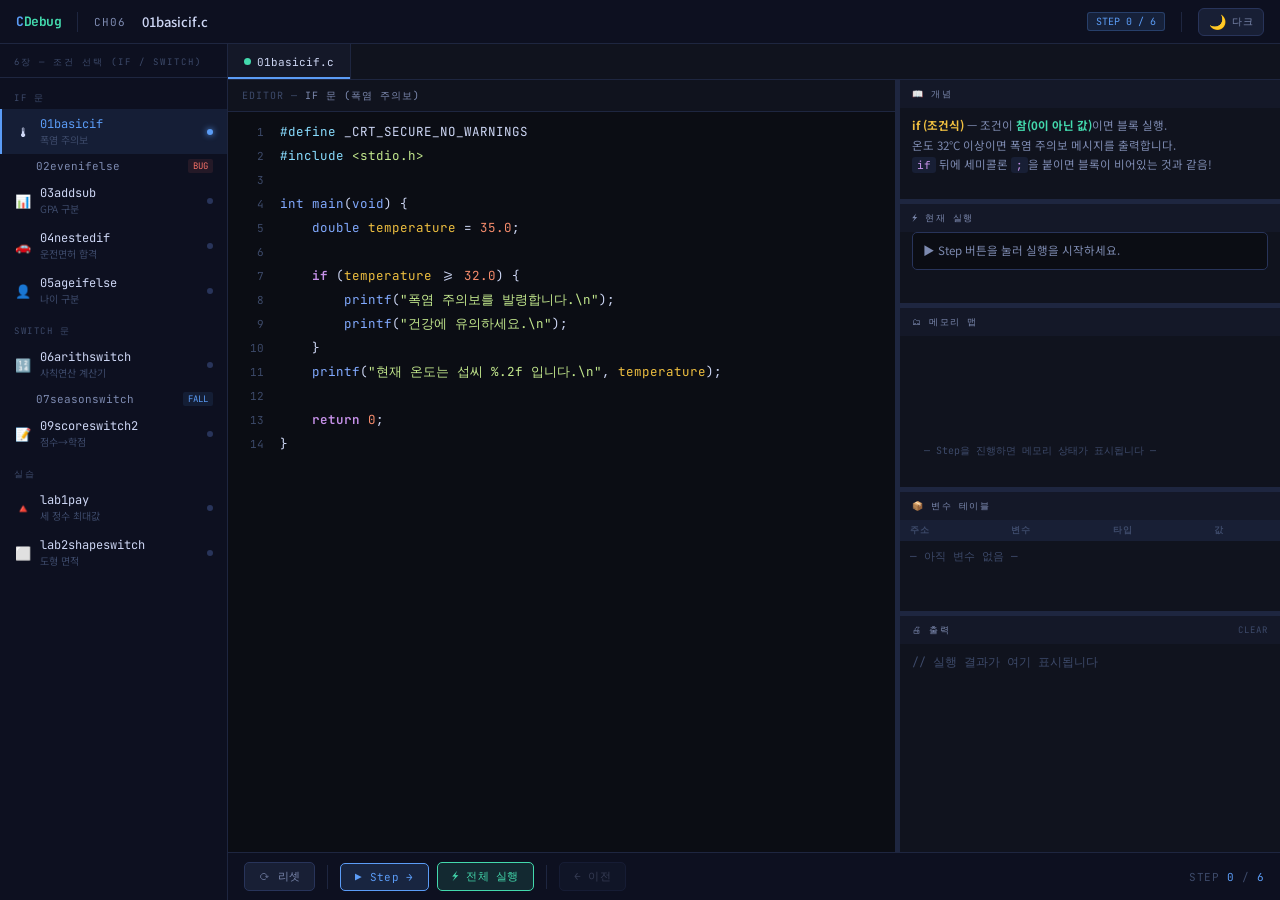
==== src/chapter06/index.html @ 7c687bb8 "feat: chapter06 및 메모리맵·리사이즈 기능 추가 - src/chapter06: 6장 조건문 예제 (if/switch) - 소스06/: C 소스 파일 (01basicif" ====
<!DOCTYPE html>
<html lang="ko" data-theme="dark">
<head>
<meta charset="UTF-8">
<meta name="viewport" content="width=device-width, initial-scale=1.0">
<title>C 6장 - 제어문 (조건 선택)</title>
<link href="https://fonts.googleapis.com/css2?family=JetBrains+Mono:ital,wght@0,300;0,400;0,600;0,700;1,400&family=Noto+Sans+KR:wght@300;400;500;700&display=swap" rel="stylesheet">
<link rel="stylesheet" href="styles.css">
</head>
<body>

<!-- TOPBAR -->
<div class="topbar">
  <div class="topbar-logo">C<span>Debug</span></div>
  <div class="topbar-sep"></div>
  <span class="topbar-label">CH06</span>
  <span class="topbar-title" id="topTitle">01basicif.c</span>
  <span class="topbar-badge" id="topBadge">STEP 0 / 0</span>
  <div class="topbar-sep"></div>
  <button class="theme-toggle" id="themeToggle" onclick="toggleTheme()" title="다크/라이트 모드 전환">
    <span class="theme-toggle-icon" id="themeIcon">🌙</span>
    <span id="themeLabel">다크</span>
  </button>
</div>

<div class="layout">

  <!-- SIDEBAR -->
  <aside class="sidebar">
    <div class="sidebar-header">6장 — 조건 선택 (if / switch)</div>
    <div class="sidebar-scroll" id="sidebarScroll">
      <!-- 동적 생성: debugger.js renderSidebar() -->
    </div>
  </aside>

  <!-- MAIN -->
  <div class="main-area">

    <!-- TAB BAR -->
    <div class="tab-bar" id="tabBar">
      <div class="tab active" id="tabCode">
        <div class="tab-dot" style="background:var(--accent-g)"></div>
        <span id="tabCodeName">01basicif.c</span>
      </div>
    </div>

    <!-- CONTENT SPLIT -->
    <div class="content-split" id="contentSplit">

      <!-- EDITOR -->
      <div class="editor-pane">
        <div class="pane-header">
          <span class="pane-title">EDITOR — <span class="pane-title-accent" id="editorTitle">if 문 (폭염 주의보)</span></span>
        </div>
        <div class="code-area" id="codeArea"></div>
      </div>

      <!-- VERTICAL RESIZER (에디터 ↔ 우측 패널) -->
      <div class="resizer resizer-v" id="resizerV" title="드래그하여 너비 조절"></div>

      <!-- RIGHT PANE -->
      <div class="right-pane" id="rightPane">

        <!-- CONCEPT -->
        <div class="info-panel resizable-panel" id="panelConcept" data-min="80" data-default="120">
          <div class="info-panel-header">
            <span class="info-panel-title">📖 개념</span>
          </div>
          <div class="info-panel-body">
            <div class="concept-body" id="conceptBody">로드 중…</div>
          </div>
        </div>
        <div class="resizer resizer-h" data-resize="panelConcept" title="드래그하여 높이 조절"></div>

        <!-- EXPLAIN -->
        <div class="info-panel resizable-panel" id="panelExplain" data-min="60" data-default="100">
          <div class="info-panel-header">
            <span class="info-panel-title">⚡ 현재 실행</span>
            <span id="condBadge"></span>
          </div>
          <div class="info-panel-body" style="padding:0">
            <div class="explain-box" id="explainBox">▶ Step 버튼을 눌러 실행을 시작하세요.</div>
          </div>
        </div>
        <div class="resizer resizer-h" data-resize="panelExplain" title="드래그하여 높이 조절"></div>

        <!-- MEMORY VISUALIZER -->
        <div class="info-panel resizable-panel" id="panelMemViz" data-min="80" data-default="180">
          <div class="info-panel-header">
            <span class="info-panel-title">🗂 메모리 맵</span>
            <span id="memVizByteLabel" style="font-family:'JetBrains Mono',monospace;font-size:9px;color:var(--accent-o);letter-spacing:0.5px"></span>
          </div>
          <div class="info-panel-body" style="padding:0">
            <div class="stack-viz-wrap" id="stackVizArea">
              <span style="font-family:'JetBrains Mono',monospace;font-size:10px;color:var(--text3);padding:8px">— Step 진행 시 표시 —</span>
            </div>
          </div>
        </div>
        <div class="resizer resizer-h" data-resize="panelMemViz" title="드래그하여 높이 조절"></div>

        <!-- VARIABLES -->
        <div class="info-panel resizable-panel" id="panelVars" data-min="60" data-default="120">
          <div class="info-panel-header">
            <span class="info-panel-title">📦 변수 테이블</span>
          </div>
          <div class="info-panel-body" style="padding:0">
            <div class="mem-scroll">
              <table class="mem-tbl">
                <thead>
                  <tr><th>주소</th><th>변수</th><th>타입</th><th>값</th></tr>
                </thead>
                <tbody id="memTable"></tbody>
              </table>
            </div>
          </div>
        </div>
        <div class="resizer resizer-h" data-resize="panelVars" title="드래그하여 높이 조절"></div>

        <!-- OUTPUT -->
        <div class="info-panel" style="flex:1;overflow:hidden;display:flex;flex-direction:column;border-bottom:none">
          <div class="info-panel-header" style="flex-shrink:0">
            <span class="info-panel-title">🖨 출력</span>
            <button onclick="clearOutput()" style="background:none;border:none;color:var(--text3);cursor:pointer;font-size:9px;letter-spacing:1px;text-transform:uppercase;font-family:'JetBrains Mono',monospace">CLEAR</button>
          </div>
          <div class="output-scroll" id="outputArea"><span class="output-dim">// 실행 결과가 여기 표시됩니다</span></div>
        </div>

      </div>
    </div>

    <!-- CONTROL BAR -->
    <div class="control-bar">
      <button class="ctrl-btn" onclick="resetDebug()" title="처음부터">⟳ 리셋</button>
      <div class="ctrl-sep"></div>
      <button class="ctrl-btn primary" id="btnStep" onclick="stepForward()">▶ Step →</button>
      <button class="ctrl-btn success" id="btnRun" onclick="runAll()">⚡ 전체 실행</button>
      <div class="ctrl-sep"></div>
      <button class="ctrl-btn" id="btnPrev" onclick="stepBack()" disabled>← 이전</button>
      <div class="step-counter">STEP <span id="stepNum">0</span> / <span id="stepTotal">0</span></div>
    </div>

  </div>
</div>

<script src="topics.js"></script>
<script src="debugger.js"></script>
</body>
</html>
---- src/chapter06/styles.css ----
/* ═══ DARK THEME (기본) ═══ */
:root,
[data-theme="dark"] {
  --bg:       #0b0d14;
  --bg2:      #10131e;
  --bg3:      #141828;
  --sidebar:  #0d1020;
  --panel:    #13182a;
  --panel2:   #181f35;
  --border:   #1e2640;
  --border2:  #28345a;
  --accent:   #5b9cf6;
  --accent-g: #43d9ad;
  --accent-r: #f47067;
  --accent-y: #f0c040;
  --accent-p: #b77dff;
  --accent-o: #f7965a;
  --text:     #cdd6f4;
  --text2:    #7d8ab0;
  --text3:    #3d4a6a;
  --hl-line:  rgba(91,156,246,0.13);
  --hl-exec:  rgba(67,217,173,0.18);
  --hl-skip:  rgba(244,112,103,0.10);
  --kw:  #c792ea;
  --ty:  #82aaff;
  --st:  #c3e88d;
  --nm:  #f78c6c;
  --cm:  #546e7a;
  --fn:  #82aaff;
  --vr:  #f0c040;
  --pp:  #89ddff;
}

/* ═══ LIGHT THEME ═══ */
[data-theme="light"] {
  --bg:       #f8f9fc;
  --bg2:      #eef1f8;
  --bg3:      #e4e8f2;
  --sidebar:  #e8ecf4;
  --panel:    #f0f3f9;
  --panel2:   #e4e8f2;
  --border:   #d1d8e4;
  --border2:  #c4ccda;
  --accent:   #2563eb;
  --accent-g: #059669;
  --accent-r: #dc2626;
  --accent-y: #b45309;
  --accent-p: #7c3aed;
  --accent-o: #ea580c;
  --text:     #1e293b;
  --text2:    #475569;
  --text3:    #94a3b8;
  --hl-line:  rgba(37,99,235,0.12);
  --hl-exec:  rgba(5,150,105,0.15);
  --hl-skip:  rgba(220,38,38,0.1);
  --kw:  #7c3aed;
  --ty:  #2563eb;
  --st:  #15803d;
  --nm:  #c2410c;
  --cm:  #64748b;
  --fn:  #2563eb;
  --vr:  #b45309;
  --pp:  #0ea5e9;
}
* { margin:0; padding:0; box-sizing:border-box; }

html, body { height:100%; overflow:hidden; }

body {
  background: var(--bg);
  color: var(--text);
  font-family: 'Noto Sans KR', sans-serif;
  display: flex;
  flex-direction: column;
}

/* ═══ TOPBAR ═══ */
.topbar {
  height: 44px;
  background: var(--sidebar);
  border-bottom: 1px solid var(--border);
  display: flex;
  align-items: center;
  padding: 0 16px;
  gap: 16px;
  flex-shrink: 0;
  z-index: 100;
}
.topbar-logo {
  font-family: 'JetBrains Mono', monospace;
  font-size: 13px;
  font-weight: 700;
  color: var(--accent);
  letter-spacing: -0.5px;
}
.topbar-logo span { color: var(--accent-g); }
.topbar-sep { width: 1px; height: 20px; background: var(--border); }
.topbar-label {
  font-family: 'JetBrains Mono', monospace;
  font-size: 11px;
  color: var(--text2);
  letter-spacing: 1px;
}
.topbar-title {
  font-size: 13px;
  font-weight: 500;
  color: var(--text);
  flex: 1;
}
.topbar-badge {
  font-family: 'JetBrains Mono', monospace;
  font-size: 10px;
  padding: 2px 8px;
  border-radius: 3px;
  background: rgba(91,156,246,0.12);
  color: var(--accent);
  border: 1px solid rgba(91,156,246,0.25);
}

/* theme toggle */
.theme-toggle {
  display: flex;
  align-items: center;
  gap: 6px;
  padding: 4px 10px;
  border-radius: 6px;
  border: 1px solid var(--border2);
  background: var(--panel2);
  color: var(--text2);
  font-family: 'JetBrains Mono', monospace;
  font-size: 10px;
  cursor: pointer;
  transition: all 0.15s;
  letter-spacing: 0.5px;
}
.theme-toggle:hover {
  background: var(--panel);
  color: var(--text);
  border-color: var(--accent);
}
.theme-toggle-icon { font-size: 14px; }

/* ═══ LAYOUT ═══ */
.layout {
  display: flex;
  flex: 1;
  overflow: hidden;
}

/* ═══ SIDEBAR ═══ */
.sidebar {
  width: 228px;
  flex-shrink: 0;
  background: var(--sidebar);
  border-right: 1px solid var(--border);
  display: flex;
  flex-direction: column;
  overflow: hidden;
}
.sidebar-header {
  padding: 12px 14px 8px;
  font-family: 'JetBrains Mono', monospace;
  font-size: 9px;
  letter-spacing: 2px;
  color: var(--text3);
  text-transform: uppercase;
  border-bottom: 1px solid var(--border);
  flex-shrink: 0;
}
.sidebar-scroll { overflow-y: auto; flex: 1; padding: 6px 0; }
.sidebar-scroll::-webkit-scrollbar { width: 3px; }
.sidebar-scroll::-webkit-scrollbar-thumb { background: var(--border2); }

.sidebar-group { margin-bottom: 4px; }
.sidebar-group-label {
  font-family: 'JetBrains Mono', monospace;
  font-size: 9px;
  letter-spacing: 1.5px;
  color: var(--text3);
  text-transform: uppercase;
  padding: 8px 14px 4px;
}

.sidebar-item {
  display: flex;
  align-items: center;
  gap: 8px;
  padding: 7px 14px;
  cursor: pointer;
  transition: background 0.15s;
  position: relative;
}
.sidebar-item:hover { background: rgba(255,255,255,0.04); }
[data-theme="light"] .sidebar-item:hover { background: rgba(0,0,0,0.04); }
.sidebar-item.active {
  background: rgba(91,156,246,0.1);
}
.sidebar-item.active::before {
  content: '';
  position: absolute;
  left: 0; top: 0; bottom: 0;
  width: 2px;
  background: var(--accent);
}
.sidebar-item-icon {
  font-size: 13px;
  min-width: 18px;
  text-align: center;
}
.sidebar-item-info { flex: 1; min-width: 0; }
.sidebar-item-name {
  font-family: 'JetBrains Mono', monospace;
  font-size: 12px;
  color: var(--text);
  white-space: nowrap;
  overflow: hidden;
  text-overflow: ellipsis;
}
.sidebar-item.active .sidebar-item-name { color: var(--accent); }
.sidebar-item-sub {
  font-size: 10px;
  color: var(--text3);
  white-space: nowrap;
  overflow: hidden;
  text-overflow: ellipsis;
}
.sidebar-item-dot {
  width: 6px;
  height: 6px;
  border-radius: 50%;
  background: var(--border2);
  flex-shrink: 0;
}
.sidebar-item.done .sidebar-item-dot { background: var(--accent-g); }
.sidebar-item.active .sidebar-item-dot { background: var(--accent); box-shadow: 0 0 6px var(--accent); }

/* sub-items */
.sidebar-subitem {
  display: flex;
  align-items: center;
  gap: 8px;
  padding: 5px 14px 5px 36px;
  cursor: pointer;
  transition: background 0.15s;
  position: relative;
}
.sidebar-subitem:hover { background: rgba(255,255,255,0.03); }
[data-theme="light"] .sidebar-subitem:hover { background: rgba(0,0,0,0.03); }
.sidebar-subitem.active { background: rgba(91,156,246,0.08); }
.sidebar-subitem.active::before {
  content: '';
  position: absolute;
  left: 0; top: 0; bottom: 0;
  width: 2px;
  background: var(--accent-g);
}
.sidebar-subitem-name {
  font-family: 'JetBrains Mono', monospace;
  font-size: 11px;
  color: var(--text2);
}
.sidebar-subitem.active .sidebar-subitem-name { color: var(--accent-g); }
.sidebar-subitem-tag {
  font-family: 'JetBrains Mono', monospace;
  font-size: 9px;
  padding: 1px 5px;
  border-radius: 2px;
  margin-left: auto;
}

/* ═══ MAIN AREA ═══ */
.main-area {
  flex: 1;
  display: flex;
  flex-direction: column;
  overflow: hidden;
  min-width: 0;
}

/* ═══ TAB BAR ═══ */
.tab-bar {
  height: 36px;
  background: var(--bg2);
  border-bottom: 1px solid var(--border);
  display: flex;
  align-items: stretch;
  flex-shrink: 0;
  overflow-x: auto;
}
.tab-bar::-webkit-scrollbar { height: 0; }
.tab {
  display: flex;
  align-items: center;
  gap: 6px;
  padding: 0 16px;
  font-family: 'JetBrains Mono', monospace;
  font-size: 11px;
  color: var(--text2);
  border-right: 1px solid var(--border);
  cursor: pointer;
  white-space: nowrap;
  transition: background 0.15s;
  position: relative;
}
.tab.active {
  color: var(--text);
  background: var(--bg3);
}
.tab.active::after {
  content: '';
  position: absolute;
  bottom: 0; left: 0; right: 0;
  height: 2px;
  background: var(--accent);
}
.tab-dot { width: 7px; height: 7px; border-radius: 50%; }

/* ═══ CONTENT SPLIT ═══ */
.content-split {
  flex: 1;
  display: flex;
  overflow: hidden;
  position: relative;
}
.editor-pane {
  flex: 1;
  min-width: 200px;
}
.right-pane {
  width: var(--right-pane-width, 380px);
  min-width: 280px;
  max-width: 600px;
  display: flex;
  flex-direction: column;
  overflow: hidden;
  background: var(--bg2);
}

/* ═══ RESIZER ═══ */
.resizer {
  flex-shrink: 0;
  background: var(--border);
  transition: background 0.15s;
}
.resizer:hover, .resizer.active {
  background: var(--accent);
}
.resizer-v {
  width: 4px;
  cursor: col-resize;
}
.resizer-v:hover { width: 6px; margin: 0 -1px; }
.resizer-h {
  height: 4px;
  cursor: row-resize;
  flex-shrink: 0;
}
.resizer-h:hover { height: 6px; margin: 2px 0; }

/* ═══ RESIZABLE PANELS ═══ */
.resizable-panel {
  flex-shrink: 0;
  overflow: hidden;
  display: flex;
  flex-direction: column;
}
.resizable-panel .info-panel-body {
  flex: 1;
  overflow-y: auto;
  min-height: 0;
}

.editor-pane {
  display: flex;
  flex-direction: column;
  border-right: 1px solid var(--border);
  overflow: hidden;
}

/* ═══ EDITOR PANE ═══ */
.pane-header {
  height: 32px;
  background: var(--bg2);
  border-bottom: 1px solid var(--border);
  display: flex;
  align-items: center;
  padding: 0 14px;
  gap: 10px;
  flex-shrink: 0;
}
.pane-title {
  font-family: 'JetBrains Mono', monospace;
  font-size: 10px;
  letter-spacing: 1px;
  color: var(--text3);
  text-transform: uppercase;
}
.pane-title-accent { color: var(--text2); }

.code-area {
  flex: 1;
  overflow-y: auto;
  padding: 8px 0;
  background: var(--bg);
}
.code-area::-webkit-scrollbar { width: 4px; }
.code-area::-webkit-scrollbar-thumb { background: var(--border2); }

.code-line {
  display: flex;
  align-items: stretch;
  min-height: 24px;
  transition: background 0.15s;
  position: relative;
}
.code-line.hl-exec  { background: var(--hl-exec); }
.code-line.hl-skip  { background: var(--hl-skip); }
.code-line.hl-next  { background: var(--hl-line); }

.line-gutter {
  width: 48px;
  flex-shrink: 0;
  display: flex;
  align-items: center;
  justify-content: flex-end;
  padding-right: 12px;
  gap: 6px;
}
.line-num {
  font-family: 'JetBrains Mono', monospace;
  font-size: 11px;
  color: var(--text3);
  user-select: none;
  min-width: 20px;
  text-align: right;
}
.code-line.hl-exec .line-num  { color: var(--accent-g); }
.code-line.hl-next .line-num  { color: var(--accent); }
.code-line.hl-skip .line-num  { color: var(--accent-r); }

.bp-area {
  width: 14px;
  display: flex;
  align-items: center;
  justify-content: center;
}
.exec-arrow {
  width: 14px;
  height: 14px;
  display: none;
  align-items: center;
  justify-content: center;
  font-size: 10px;
}
.code-line.hl-exec .exec-arrow  { display: flex; color: var(--accent-g); }
.code-line.hl-next .exec-arrow  { display: flex; color: var(--accent); }
.code-line.hl-skip .exec-arrow  { display: flex; color: var(--accent-r); }

.line-code {
  flex: 1;
  font-family: 'JetBrains Mono', monospace;
  font-size: 12.5px;
  line-height: 24px;
  padding: 0 14px 0 4px;
  white-space: pre;
  color: var(--text);
}

/* ═══ CALL BADGE ═══ */
.call-badge {
  position: absolute;
  right: 10px;
  top: 50%;
  transform: translateY(-50%);
  font-family: 'JetBrains Mono', monospace;
  font-size: 10px;
  padding: 1px 6px;
  border-radius: 3px;
  pointer-events: none;
}
.call-badge.exec { background: rgba(67,217,173,0.2); color: var(--accent-g); }
.call-badge.skip { background: rgba(244,112,103,0.2); color: var(--accent-r); }
.call-badge.next { background: rgba(91,156,246,0.2); color: var(--accent); }

/* ═══ RIGHT PANE (extends above) ═══ */

/* ═══ INFO PANELS ═══ */
.info-panel {
  border-bottom: 1px solid var(--border);
  flex-shrink: 0;
}
.info-panel-header {
  height: 28px;
  background: var(--bg3);
  display: flex;
  align-items: center;
  padding: 0 12px;
  gap: 6px;
  cursor: pointer;
  user-select: none;
}
.info-panel-title {
  font-family: 'JetBrains Mono', monospace;
  font-size: 9px;
  letter-spacing: 1.5px;
  text-transform: uppercase;
  color: var(--text2);
  flex: 1;
}
.info-panel-toggle { font-size: 9px; color: var(--text3); }
.info-panel-body { padding: 8px 0; }

/* ═══ VARIABLES TABLE ═══ */
.var-table {
  width: 100%;
  border-collapse: collapse;
  font-family: 'JetBrains Mono', monospace;
  font-size: 11px;
}
.var-table tr { border-bottom: 1px solid var(--border); }
.var-table tr:last-child { border-bottom: none; }
.var-table td { padding: 5px 12px; vertical-align: middle; }
.var-table td:first-child { color: var(--text3); width: 80px; font-size: 10px; }
.var-table td:nth-child(2) { color: var(--accent-y); font-weight: 600; }
.var-table td:nth-child(3) { color: var(--ty); font-size: 10px; }
.var-table td:last-child  { color: var(--text2); font-size: 10px; }

.var-changed {
  animation: flash-var 0.6s ease;
}
@keyframes flash-var {
  0% { background: rgba(67,217,173,0.3); }
  100% { background: transparent; }
}

/* ═══ MEMORY TABLE ═══ */
.mem-scroll { overflow-y: auto; max-height: 200px; }
.mem-scroll::-webkit-scrollbar { width: 3px; }
.mem-scroll::-webkit-scrollbar-thumb { background: var(--border2); }
.mem-tbl {
  width: 100%;
  border-collapse: collapse;
  font-family: 'JetBrains Mono', monospace;
  font-size: 10.5px;
}
.mem-tbl thead th {
  background: var(--panel2);
  padding: 4px 10px;
  text-align: left;
  font-size: 9px;
  letter-spacing: 1px;
  color: var(--text3);
  text-transform: uppercase;
  position: sticky;
  top: 0;
}
.mem-tbl td { padding: 4px 10px; border-bottom: 1px solid var(--border); }
.mem-tbl tr:last-child td { border-bottom: none; }
.mem-addr-cell { color: var(--accent); }
.mem-name-cell { color: var(--accent-y); }
.mem-val-cell  { color: var(--accent-g); font-weight: 600; }
.mem-type-cell { color: var(--ty); font-size: 10px; }
.mem-val-changed { animation: flash-var 0.6s ease; }

/* ═══ MEMORY MAP (메모리맵 시각화) ═══ */
.mem-map-col {
  min-width: 200px;
  flex-shrink: 0;
  margin-bottom: 8px;
}
.mem-map-label {
  font-family: 'JetBrains Mono', monospace;
  font-size: 9px;
  color: var(--text3);
  letter-spacing: 1.5px;
  text-transform: uppercase;
  margin-bottom: 6px;
  padding-bottom: 4px;
  border-bottom: 1px solid var(--border);
}
.mem-map-hint { font-size: 8px; opacity: 0.8; }
.mem-map-grid {
  display: flex;
  flex-direction: column;
  gap: 4px;
}
.mem-cell-row {
  display: grid;
  grid-template-columns: 70px 52px minmax(0, 1fr) 50px;
  align-items: center;
  gap: 6px;
  padding: 4px 8px;
  background: var(--panel);
  border: 1px solid var(--border2);
  border-radius: 4px;
  font-family: 'JetBrains Mono', monospace;
  font-size: 10px;
  transition: background 0.2s;
}
.mem-cell-row.highlight-row {
  background: rgba(67,217,173,0.15);
  border-color: var(--accent-g);
  box-shadow: 0 0 0 1px rgba(67,217,173,0.3);
}
.mem-cell-addr {
  color: var(--accent);
  font-size: 9px;
  word-break: break-all;
}
.mem-cell-name {
  color: var(--accent-y);
  font-weight: 600;
}
.mem-cell-bytes {
  display: flex;
  flex-wrap: wrap;
  gap: 2px;
}
.mem-byte {
  display: inline-block;
  min-width: 20px;
  padding: 1px 3px;
  background: var(--bg3);
  border-radius: 2px;
  color: var(--accent-o);
  font-size: 9px;
  text-align: center;
}
.mem-cell-row.highlight-row .mem-byte {
  background: rgba(67,217,173,0.2);
  color: var(--accent-g);
}
.mem-cell-val {
  color: var(--accent-g);
  font-weight: 600;
  text-align: right;
  overflow: hidden;
  text-overflow: ellipsis;
  white-space: nowrap;
}

/* ═══ STACK VISUALIZER ═══ */
.stack-viz-wrap {
  padding: 10px 12px 8px;
  display: flex;
  gap: 14px;
  align-items: flex-end;
  min-height: 140px;
  overflow-x: auto;
  overflow-y: auto;
  max-height: 260px;
  position: relative;
}
.stack-viz-wrap::-webkit-scrollbar { width: 3px; height: 3px; }
.stack-viz-wrap::-webkit-scrollbar-thumb { background: var(--border2); }

.stack-col {
  display: flex;
  flex-direction: column-reverse;
  gap: 3px;
  min-width: 120px;
  flex-shrink: 0;
}
.stack-col-label {
  font-family: 'JetBrains Mono', monospace;
  font-size: 9px;
  color: var(--text3);
  letter-spacing: 1.5px;
  text-transform: uppercase;
  margin-bottom: 5px;
  text-align: center;
  border-bottom: 1px solid var(--border);
  padding-bottom: 4px;
}

.stack-frame {
  width: 100%;
  border-radius: 5px;
  overflow: hidden;
  border: 1px solid var(--border2);
  animation: frame-in 0.35s cubic-bezier(0.34, 1.56, 0.64, 1);
  position: relative;
}
@keyframes frame-in {
  from { opacity: 0; transform: scaleY(0.3) translateY(8px); transform-origin: bottom; }
  to   { opacity: 1; transform: scaleY(1)   translateY(0);   transform-origin: bottom; }
}
.stack-frame.releasing {
  animation: frame-out 0.35s ease forwards;
  transform-origin: top;
}
@keyframes frame-out {
  from { opacity: 1; transform: scaleY(1);   max-height: 200px; }
  to   { opacity: 0; transform: scaleY(0.1); max-height: 0; }
}

.frame-header {
  font-family: 'JetBrains Mono', monospace;
  font-size: 9px;
  font-weight: 700;
  letter-spacing: 0.8px;
  text-transform: uppercase;
  padding: 4px 8px;
  display: flex;
  justify-content: space-between;
  align-items: center;
}
.frame-fn-main  { background: rgba(91,156,246,0.22);  color: var(--accent);   border-bottom: 1px solid rgba(91,156,246,0.3); }
.frame-fn-call  { background: rgba(183,125,255,0.22); color: var(--accent-p); border-bottom: 1px solid rgba(183,125,255,0.3);}
.frame-fn-free  { background: rgba(244,112,103,0.15); color: var(--accent-r); }

.frame-row {
  display: flex;
  align-items: center;
  padding: 3px 8px;
  border-top: 1px solid var(--border);
  gap: 5px;
  background: var(--panel);
  transition: background 0.2s;
}
.frame-row.highlight-row {
  background: rgba(67,217,173,0.12);
  animation: row-flash 0.6s ease;
}
@keyframes row-flash {
  0%   { background: rgba(67,217,173,0.4); }
  100% { background: rgba(67,217,173,0.12); }
}
.frame-row-name {
  font-family: 'JetBrains Mono', monospace;
  font-size: 10px;
  color: var(--accent-y);
  min-width: 36px;
}
.frame-row-type {
  font-family: 'JetBrains Mono', monospace;
  font-size: 9px;
  color: var(--ty);
  min-width: 30px;
}
.frame-row-val {
  font-family: 'JetBrains Mono', monospace;
  font-size: 10px;
  color: var(--accent-g);
  font-weight: 600;
  flex: 1;
  text-align: right;
  overflow: hidden;
  text-overflow: ellipsis;
  white-space: nowrap;
  max-width: 80px;
}
.frame-row-bytes {
  font-family: 'JetBrains Mono', monospace;
  font-size: 9px;
  color: var(--accent-o);
  text-align: right;
  background: rgba(247,150,90,0.1);
  padding: 1px 4px;
  border-radius: 2px;
  flex-shrink: 0;
}
.frame-ret-row {
  display: flex;
  justify-content: space-between;
  padding: 2px 8px;
  background: var(--bg);
  border-top: 1px dashed var(--border2);
}
.frame-ret-label { font-family: 'JetBrains Mono', monospace; font-size: 9px; color: var(--text3); }
.frame-ret-val   { font-family: 'JetBrains Mono', monospace; font-size: 9px; color: var(--accent-r); }
.frame-addr-row {
  display: flex;
  justify-content: space-between;
  padding: 2px 8px 3px;
  background: var(--panel2);
  border-top: 1px solid var(--border);
}
.frame-addr-label { font-family: 'JetBrains Mono', monospace; font-size: 9px; color: var(--text3); }
.frame-addr-val   { font-family: 'JetBrains Mono', monospace; font-size: 9px; color: var(--accent); }
.frame-total-row {
  display: flex;
  justify-content: space-between;
  padding: 2px 8px;
  background: rgba(247,150,90,0.06);
  border-top: 1px solid var(--border);
}
.frame-total-label { font-family: 'JetBrains Mono', monospace; font-size: 9px; color: var(--text3); }
.frame-total-val   { font-family: 'JetBrains Mono', monospace; font-size: 9px; color: var(--accent-o); font-weight: 700; }

/* released banner */
.released-banner {
  font-family: 'JetBrains Mono', monospace;
  font-size: 9px;
  color: var(--accent-r);
  background: rgba(244,112,103,0.08);
  border: 1px dashed rgba(244,112,103,0.3);
  border-radius: 4px;
  padding: 4px 8px;
  text-align: center;
  letter-spacing: 0.5px;
  animation: frame-in 0.3s ease;
}

/* heap block */
.heap-block {
  width: 100%;
  border-radius: 5px;
  border: 1px solid rgba(247,150,90,0.45);
  background: rgba(247,150,90,0.06);
  overflow: hidden;
  animation: frame-in 0.35s cubic-bezier(0.34, 1.56, 0.64, 1);
}
.heap-block.freed {
  border-color: rgba(244,112,103,0.35);
  background: rgba(244,112,103,0.04);
  opacity: 0.7;
}
.heap-header {
  font-family: 'JetBrains Mono', monospace;
  font-size: 9px;
  font-weight: 700;
  padding: 4px 8px;
  background: rgba(247,150,90,0.18);
  color: var(--accent-o);
  display: flex;
  justify-content: space-between;
  border-bottom: 1px solid rgba(247,150,90,0.2);
}
.heap-header.freed-header {
  background: rgba(244,112,103,0.18);
  color: var(--accent-r);
}
.heap-row {
  display: flex;
  align-items: center;
  padding: 3px 8px;
  border-top: 1px solid var(--border);
  gap: 5px;
  background: var(--panel);
}
.heap-row-name  { font-family: 'JetBrains Mono', monospace; font-size: 10px; color: var(--accent-o); min-width: 40px; }
.heap-row-val   { font-family: 'JetBrains Mono', monospace; font-size: 10px; color: var(--accent-g); font-weight:600; flex:1; text-align:right; overflow:hidden; text-overflow:ellipsis; white-space:nowrap; max-width:80px; }
.heap-row-bytes { font-family: 'JetBrains Mono', monospace; font-size: 9px; color: var(--accent-o); background:rgba(247,150,90,0.1); padding:1px 4px; border-radius:2px; flex-shrink:0; }
.heap-addr-row {
  padding: 2px 8px 3px;
  background: var(--panel2);
  border-top: 1px solid var(--border);
  font-family: 'JetBrains Mono', monospace;
  font-size: 9px;
  color: var(--accent);
}

/* pointer connector */
.ptr-connector {
  display: flex;
  align-items: center;
  justify-content: center;
  flex-direction: column;
  gap: 2px;
  flex-shrink: 0;
}
.ptr-line {
  width: 24px;
  height: 2px;
  background: var(--accent);
  position: relative;
}
.ptr-line::after {
  content: '▶';
  position: absolute;
  right: -8px;
  top: -6px;
  font-size: 10px;
  color: var(--accent);
}
.ptr-label {
  font-family: 'JetBrains Mono', monospace;
  font-size: 9px;
  color: var(--accent);
  letter-spacing: 0.5px;
}
.ptr-dangling .ptr-line { background: var(--accent-r); }
.ptr-dangling .ptr-line::after { color: var(--accent-r); }
.ptr-dangling .ptr-label { color: var(--accent-r); }

/* viz empty state */
.viz-empty {
  display: flex;
  flex-direction: column;
  align-items: center;
  justify-content: center;
  width: 100%;
  padding: 20px 12px;
  gap: 8px;
}
.viz-empty-icon { font-size: 22px; }
.viz-empty-text { font-family: 'JetBrains Mono', monospace; font-size: 10px; color: var(--accent-g); }
.viz-empty-sub  { font-family: 'JetBrains Mono', monospace; font-size: 9px; color: var(--text3); text-align: center; line-height: 1.6; }

/* ═══ CALL STACK ═══ */
.callstack-item {
  display: flex;
  align-items: center;
  gap: 8px;
  padding: 5px 12px;
  font-family: 'JetBrains Mono', monospace;
  font-size: 11px;
}
.callstack-item.active { background: rgba(91,156,246,0.07); }
.cs-num { color: var(--text3); width: 16px; text-align: right; font-size: 10px; }
.cs-fn  { color: var(--fn); }
.cs-line { color: var(--text3); font-size: 10px; margin-left: auto; }

/* ═══ OUTPUT ═══ */
.output-scroll {
  flex: 1;
  overflow-y: auto;
  padding: 8px 12px;
  font-family: 'JetBrains Mono', monospace;
  font-size: 11.5px;
  color: var(--accent-g);
  line-height: 1.8;
  min-height: 60px;
}
.output-scroll::-webkit-scrollbar { width: 3px; }
.output-scroll::-webkit-scrollbar-thumb { background: var(--border2); }
.output-line { display: block; }
.output-dim { color: var(--text3); }
.output-skip { color: var(--accent-r); text-decoration: line-through; opacity: 0.5; font-size: 10px; }

/* ═══ CONTROL BAR ═══ */
.control-bar {
  height: 48px;
  background: var(--sidebar);
  border-top: 1px solid var(--border);
  display: flex;
  align-items: center;
  padding: 0 16px;
  gap: 8px;
  flex-shrink: 0;
}
.ctrl-btn {
  display: flex;
  align-items: center;
  gap: 6px;
  padding: 6px 14px;
  border-radius: 5px;
  border: 1px solid var(--border2);
  background: var(--panel2);
  color: var(--text2);
  font-family: 'JetBrains Mono', monospace;
  font-size: 11px;
  cursor: pointer;
  transition: all 0.15s;
  letter-spacing: 0.3px;
}
.ctrl-btn:hover { background: var(--panel); color: var(--text); border-color: var(--accent); }
.ctrl-btn:active { transform: scale(0.97); }
.ctrl-btn.primary {
  background: rgba(91,156,246,0.15);
  border-color: var(--accent);
  color: var(--accent);
}
.ctrl-btn.primary:hover { background: rgba(91,156,246,0.25); }
.ctrl-btn.success {
  background: rgba(67,217,173,0.12);
  border-color: var(--accent-g);
  color: var(--accent-g);
}
.ctrl-btn.success:hover { background: rgba(67,217,173,0.22); }
.ctrl-btn:disabled {
  opacity: 0.35;
  cursor: not-allowed;
  transform: none;
}
.ctrl-sep { width: 1px; height: 24px; background: var(--border); margin: 0 4px; }
.step-counter {
  margin-left: auto;
  font-family: 'JetBrains Mono', monospace;
  font-size: 11px;
  color: var(--text3);
  letter-spacing: 0.5px;
}
.step-counter span { color: var(--accent); }

/* ═══ EXPLAIN BOX ═══ */
.explain-box {
  margin: 0 12px 8px;
  padding: 8px 10px;
  background: var(--bg);
  border: 1px solid var(--border2);
  border-radius: 5px;
  font-size: 11.5px;
  color: var(--text2);
  line-height: 1.6;
  min-height: 38px;
}
.explain-box b { color: var(--accent-y); }
.explain-box .e-exec { color: var(--accent-g); }
.explain-box .e-skip { color: var(--accent-r); }
.explain-box .e-cond { color: var(--accent-p); }

/* ═══ SYNTAX ═══ */
.kw { color: var(--kw); font-weight: 600; }
.ty { color: var(--ty); }
.st { color: var(--st); }
.nm { color: var(--nm); }
.cm { color: var(--cm); font-style: italic; }
.fn-c { color: var(--fn); }
.vr { color: var(--vr); }
.pp { color: var(--pp); }
.lbl { color: var(--accent-y); font-weight: 700; }
.op-c { color: var(--pp); }

/* ═══ CONCEPT CARD ═══ */
.concept-header {
  padding: 10px 12px 6px;
  font-family: 'JetBrains Mono', monospace;
  font-size: 9px;
  letter-spacing: 1.5px;
  text-transform: uppercase;
  color: var(--text3);
}
.concept-body {
  padding: 0 12px 10px;
  font-size: 11.5px;
  color: var(--text2);
  line-height: 1.7;
}
.concept-body b { color: var(--accent-y); }
.concept-body code {
  font-family: 'JetBrains Mono', monospace;
  font-size: 11px;
  color: var(--kw);
  background: var(--panel2);
  padding: 1px 5px;
  border-radius: 3px;
}
.concept-body .g { color: var(--accent-g); }
.concept-body .r { color: var(--accent-r); }

/* ═══ CONDITION BADGE ═══ */
.cond-badge {
  display: inline-flex;
  align-items: center;
  gap: 4px;
  font-family: 'JetBrains Mono', monospace;
  font-size: 10px;
  padding: 2px 8px;
  border-radius: 3px;
}
.cond-true  { background: rgba(67,217,173,0.15); color: var(--accent-g); }
.cond-false { background: rgba(244,112,103,0.15); color: var(--accent-r); }

/* ═══ MISC ═══ */
.flex-1 { flex: 1; }
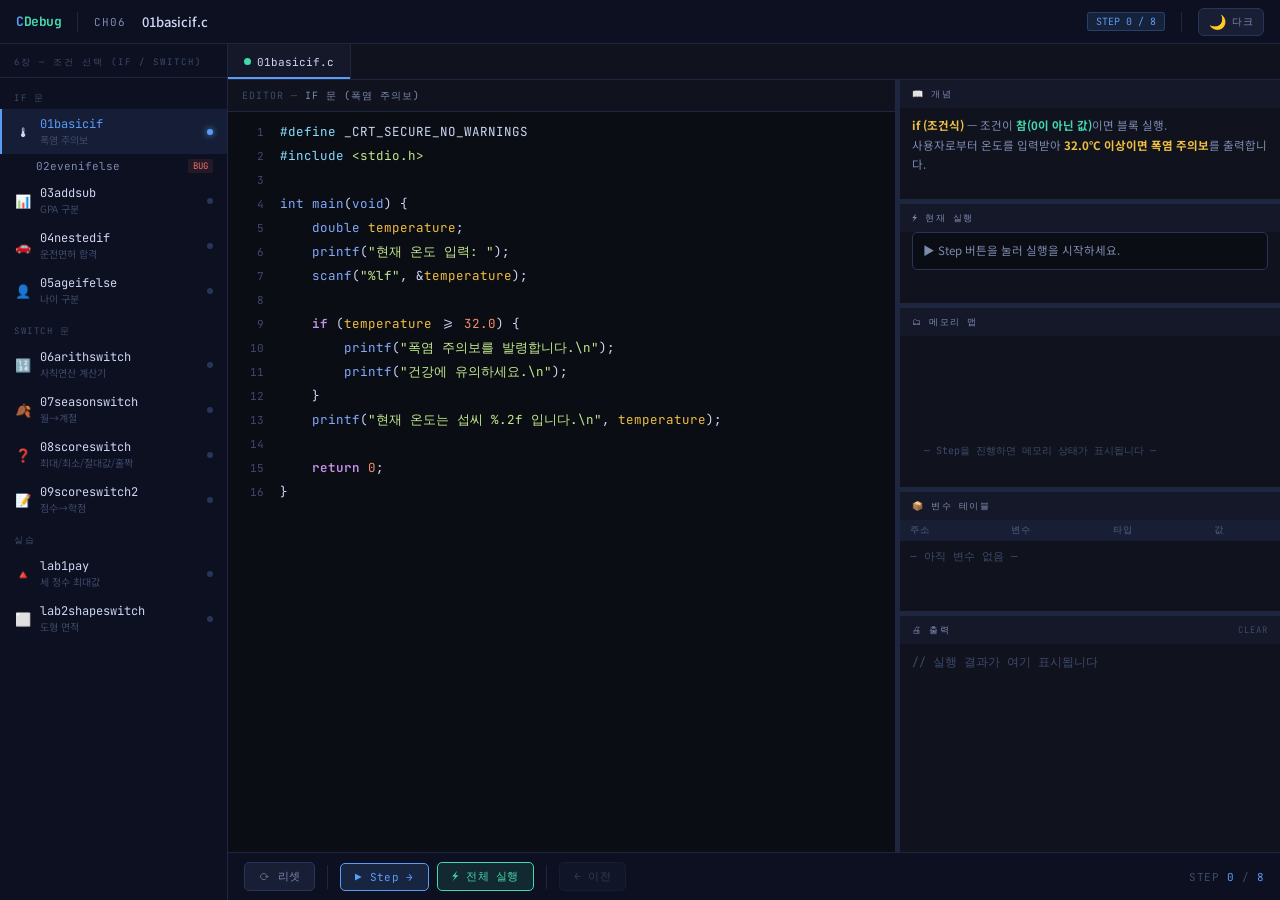
==== commit b744d629: "feat: 공용 디버거 통합 및 triangle 출력 로직 수정 chapter06/chapter07의 debugger를 shared로 통합해 중복 유지보수를 제거하고, 16tria" ====
--- a/src/chapter06/index.html
+++ b/src/chapter06/index.html
@@ -143,6 +143,9 @@
 </div>
 
 <script src="topics.js"></script>
-<script src="debugger.js"></script>
+<script>
+  window.CDEBUG_DEFAULT_TOPIC = 'basicif';
+</script>
+<script src="../shared/debugger.js"></script>
 </body>
 </html>
--- a/src/chapter06/styles.css
+++ b/src/chapter06/styles.css
@@ -29,6 +29,7 @@
   --fn:  #82aaff;
   --vr:  #f0c040;
   --pp:  #89ddff;
+  --right-pane-width: 380px;
 }
 
 /* ═══ LIGHT THEME ═══ */
